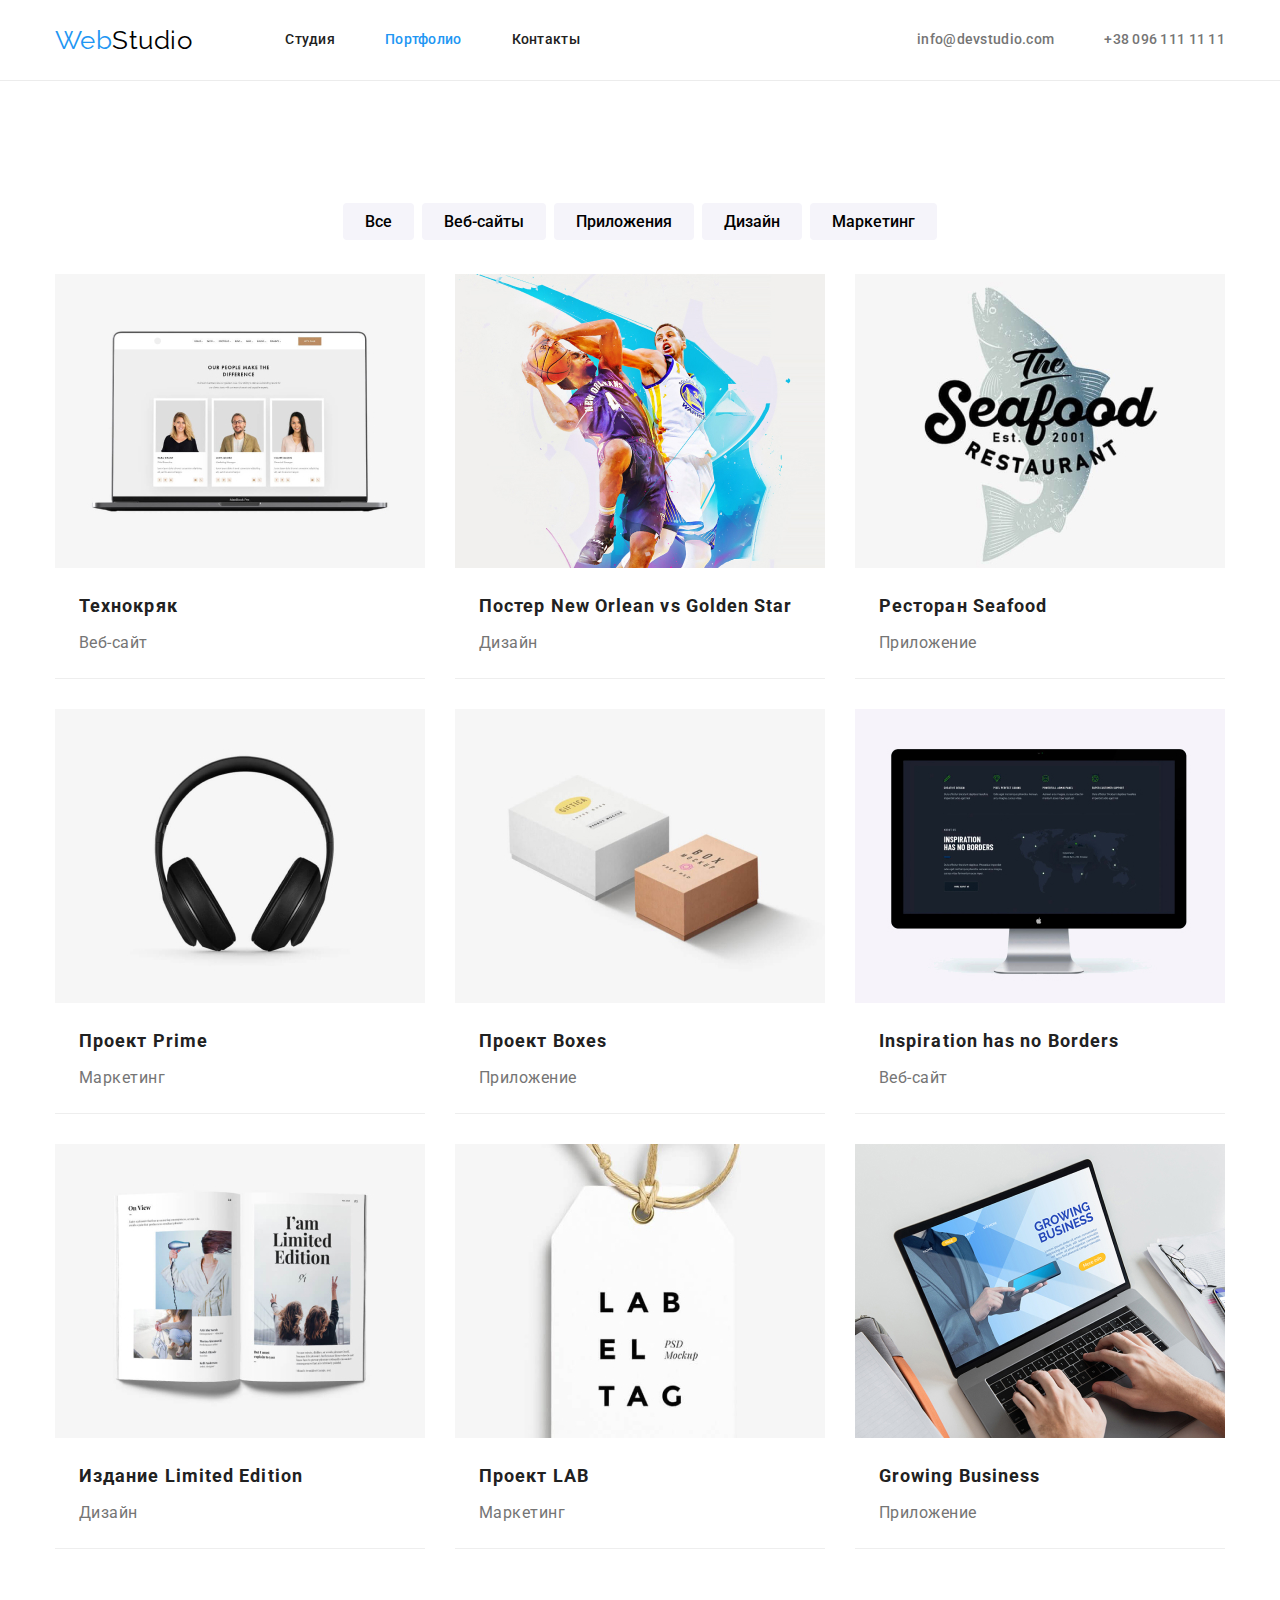
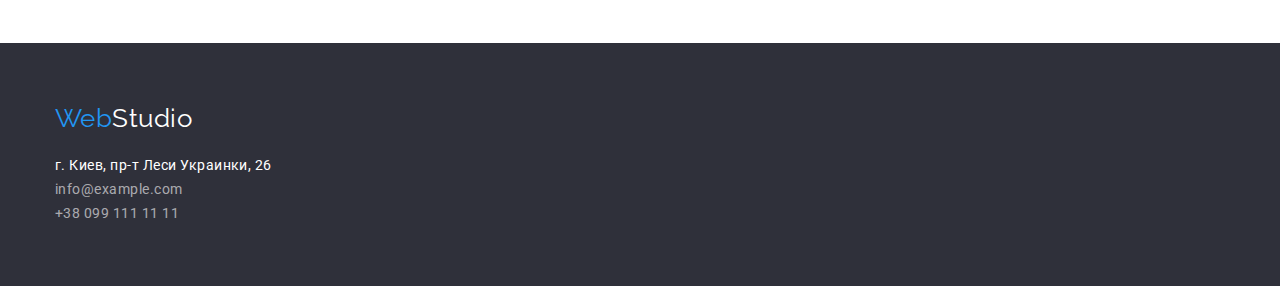
==== portfolio.html @ faafba4e "add sprint and icons" ====
<!DOCTYPE html>
<html lang="en">
<head>
    <meta charset="UTF-8">
    <meta http-equiv="X-UA-Compatible" content="IE=edge">
    <meta name="viewport" content="width=device-width, initial-scale=1.0">
    <title>Document</title>
    <link href="https://fonts.googleapis.com/css2?family=Raleway:wght@700&family=Roboto:wght@400;500;700;900&display=swap" rel="stylesheet">
    <link rel="stylesheet" href="https://cdnjs.cloudflare.com/ajax/libs/modern-normalize/1.1.0/modern-normalize.min.css">
    <link rel="stylesheet" href="./css/styles.css">
</head>
<body>

     <!--Header-->
     <header class="header">
        <div class="conteiner main-nav">
        <nav class="nav">
            <a href="./index.html" class="logo"> <span class="logo-blue">Web</span>Studio</a>
            <ul class="header-nav">
                <li class="item"><a href="./index.html" class="link">Студия</a></li>
                <li class="item"><a href="./portfolio.html" class="link current">Портфолио</a></li>
                <li class="item"><a href="" class="link">Контакты</a></li>
            </ul>
        </nav>
        <ul class="header-address">
            <li class="item"><a href="mailto:info@devstudio.com" class="link">info@devstudio.com</a></li>
            <li class="item"><a href="tel:+380961111111" class="link">+38 096 111 11 11</a></li>
        </ul>
        </div>
    </header>

    <!--Main content-->

    <main>

        <!--Buttons list-->
        <section class="section">
            <div class="conteiner">
                <h2 class="port-title">company-projects</h2>
            <ul class="portfolio-nav">
                <li class="item">
                    <button type="button" class="portfolio-button">Все</button></li>
                <li class="item">
                    <button type="button" class="portfolio-button">Веб-сайты</button></li>
                <li class="item">
                    <button type="button" class="portfolio-button">Приложения</button></li>
                <li class="item">
                    <button type="button" class="portfolio-button">Дизайн</button></li>
                <li class="item">
                    <button type="button" class="portfolio-button">Маркетинг</button></li>
            </ul>

        <!-- Our projects -->
        <ul class="our-project">
                <li class="item">
                    <a href="" class="portfolio-link">
                        <img src="./images/HW_2/portfolio_1.jpg" alt="screen with fotos" width="370">
                        <h3 class="project-name">Технокряк</h3>
                        <p class="product">Веб-сайт</p>
                    </a>
                </li>
                <li class="item">
                    <a href="" class="portfolio-link">
                        <img src="./images/HW_2/portfolio_2.jpg" alt="two basketball players" width="370">
                        <h3 class="project-name">Постер New Orlean vs Golden Star</h3>
                        <p class="product">Дизайн</p>
                    </a>
                </li>
                <li class="item">
                    <a href="" class="portfolio-link">
                        <img src="./images/HW_2/portfolio_3.jpg" alt="signboard of a restoran" width="370">
                        <h3 class="project-name">Ресторан Seafood</h3>
                        <p class="product">Приложение</p>
                    </a>
                </li>
                <li class="item">
                    <a href="" class="portfolio-link">
                        <img src="./images/HW_2/portfolio_4.jpg" alt="headphones" width="370">
                        <h3 class="project-name">Проект Prime</h3>
                        <p class="product">Маркетинг</p>
                    </a>
                </li>
                <li class="item">
                    <a href="" class="portfolio-link">
                        <img src="./images/HW_2/portfolio_5.jpg" alt="two boxes" width="370">
                        <h3 class="project-name">Проект Boxes</h3>
                        <p class="product">Приложение</p>
                    </a>
                </li>
                <li class="item">
                    <a href="" class="portfolio-link">
                        <img src="./images/HW_2/portfolio_6.jpg" alt="screen" width="370">
                        <h3 class="project-name">Inspiration has no Borders</h3>
                        <p class="product">Веб-сайт</p>
                    </a>
                </li>
                <li class="item">
                    <a href="" class="portfolio-link">
                        <img src="./images/HW_2/portfolio_7.jpg" alt="magazine page" width="370">
                        <h3 class="project-name">Издание Limited Edition</h3>
                        <p class="product">Дизайн</p>
                    </a>
                </li>
                <li class="item">
                    <a href="" class="portfolio-link">
                        <img src="./images/HW_2/portfolio_8.jpg" alt="label" width="370">
                        <h3 class="project-name">Проект LAB</h3>
                        <p class="product">Маркетинг</p>
                    </a>
                </li>
                <li class="item">
                    <a href="" class="portfolio-link">
                            <img src="./images/HW_2/portfolio_9.jpg" alt="laptop with hands on it keyboard" width="370">
                            <h3 class="project-name">Growing Business</h3>
                            <p class="product">Приложение</p>
                        </a>
                    </li>
        </ul>
            </div>
        </section>
    </main>



    <!--Footers content-->

    <footer class="footer">
        <div class="conteiner">
            <a href="./index.html" class="logo"> <span class="logo-blue">Web</span>Studio</a>
            <address>
                <ul class="footer-address">
                <li><a href="г.Киев,пр-тЛесиУкраинки,26" class="link address">г. Киев, пр-т Леси Украинки, 26</a></li>
                <li><a href="mailto:info@example.com" class="link contact">info@example.com</a></li>
                <li><a href="tel:+380991111111" class="link contact">+38 099 111 11 11</a></li>
            </ul>
        </address>
    </div>
    </footer>
    
</body>
</html>
---- css/styles.css ----
:root {
    --primery-text-color: #212121;
    --secondary-text-color: #757575;
    --main-white: #ffffff;
    --blue-accent: #2196F3;
    --footer-mail-tel-color: rgba(255, 255, 255, 0.6);
    --main-background-color: #2F303A;
}

body {
    color: var(--primery-text-color);
    background-color: var(--main-white);
    font-family: Roboto, sans-serif;
    letter-spacing: 0.03em;
    max-width: 1600px;
    margin-left: auto;
    margin-right: auto;
}
/* header */

.conteiner {
    width: 1200px;
    margin-left: auto;
    margin-right: auto;
    padding-left: 15px;
    padding-right: 15px;
}

h1, h2, h3, h4, h5, h6, p {
    margin-top: 0;
}

/* header */

.header {
    border-bottom: 1px solid #ECECEC;
}
.header-nav {
    margin: 0;
    padding: 0;
}
.header-address {
    margin: 0;
    padding: 0;
}
.main-nav {
    display: flex;
    align-items: center;
}

.logo {
    font-family: Raleway, sans-serif;
    text-decoration: none;
    font-size: 26px;
    line-height: 1.19;
    color: #000000;
}

.logo-blue {
    color: var(--blue-accent);
}

.nav, .header-nav {
    display: flex;
    align-items: center;
}

.header-nav {
    margin-left: 93px;
}

.header-nav .item:not(:last-child) {
    margin-right: 50px;
}

.header-nav a {
    display: block;
    padding-top: 32px;
    padding-bottom: 32px;

    color: var(--primery-text-color);
    text-decoration: none;
}
.header-nav, .link.current {
    color: var(--blue-accent);
}

.header-address {
    display: flex;
    margin-left: auto;
}

.header-address .item + .item {
    margin-left: 50px;
}
.header-address a {
    color: var(--secondary-text-color);
    text-decoration: none;
}

.header-nav, .header-address {
    letter-spacing: 0.02em;
    font-weight: 500;
    font-size: 14px;
    line-height: 1.14;

    
    list-style: none;
}

.header-nav .link:hover, .header-nav .link:focus,
.header-address .link:hover,.header-address .link:focus {
    color: var(--blue-accent);
}
.icon-mail {
    margin-right: 10px;
    width: 16px;
    height: 12px;
}

.icon-mail:hover {
    fill: var(--blue-accent);
}

.icon-phone {
    margin-right: 10px;
    width: 10px;
    height: 16px;
}

.section {
    padding-top: 94px;
    padding-bottom: 94px;
}

/* main page banner */

.banner {
    background-color: var(--main-background-color);
    letter-spacing: 0.06em;
    text-align: center;
    padding: 200px 0;

    background-image: linear-gradient(to right,
    rgba(47, 48, 58, 0.4),
    rgba(47, 48, 58, 0.4)),
    url("../images/banner-img.jpg");
    max-width: 1600px;
    background-repeat: no-repeat;
    background-position: center;
    margin-left: auto;
    margin-right: auto;

    background-color: #C4C4C4;

}
.banner-text {
    color: var(--main-white);
    font-weight: 900;
    font-size: 44px;
    line-height: 1.36;
    text-align: center;
    text-transform: uppercase;
    margin: 0;
}
.banner-button {
    color: var(--main-white);
    background-color: var(--blue-accent);
    letter-spacing: 0.06em;
    font-weight: 700;
    font-size: 16px;
    line-height: 1.87;
    cursor: pointer;
    margin-top: 30px;
    border-radius: 4px;
    padding: 10px 32px;
    border: transparent;
}


/* info */

.info {
    padding-top: 94px;
}
.info-list {
    display: flex;
    list-style: none;
    margin: 0;
    padding: 0;
}
.info-head {
    font-weight: 700;
    font-size: 14px;
    line-height: 1.14;
    text-transform: uppercase;
    margin-bottom: 0;
    margin-top: 30px;
}
.info-text {
    color: var(--secondary-text-color);
    font-size: 14px;
    line-height: 1.71;
    list-style: none;
    margin-bottom: 0;
    margin-top: 10px;
}

.info-list .item:not(:last-child) {
    margin-right: 30px;
}


.info-list .item::before {
    content: '';
    display: block;
    height: 120px;
    background-color: #F5F4FA;
    border-radius: 4px;
    background-repeat: no-repeat;
    background-position: center;
    background-size: 70px 70px;
}
.icon-antenna::before {
    background-image: url("../images/antenna.svg");
}
.icon-clock::before {
    background-image: url("../images/clock.svg");
}
.icon-diagram::before {
    background-image: url("../images/diagram.svg");
}
.icon-astronaut::before {
    background-image: url("../images/astronaut.svg");
}

/* what we do */

.our-work {
    padding-top: 94px;
}
.section-title {
    font-weight: 700;
    font-size: 36px;
    line-height: 1.17;
    text-align: center;
    margin: 0;
    margin-bottom: 50px;
}
.work-list .item {
    list-style: none;
    margin: 0;
}
.work-list {
    display: flex;
    margin: 0;
    padding: 0;
}
.work-list .item:not(:last-child) {
    margin-right: 30px;
}

/* our team */

.team.section {
    background-color: #F5F4FA;
}
.team {
    padding-top: 94px;
}
.team-list .item {
    list-style: none;
    margin: 0;
    border-radius: 0px 0px 4px 4px;

    background: var(--main-white);
    box-shadow: 0px 1px 3px rgba(0, 0, 0, 0.12), 0px 1px 1px rgba(0, 0, 0, 0.14), 0px 2px 1px rgba(0, 0, 0, 0.2);
}

.team-name {
    font-weight: 500;
    font-size: 16px;
    line-height: 1.19;
    text-align: center;
    margin: 0;
    margin-top: 30px;

}
.team-position {
    color: var(--secondary-text-color);
    font-size: 16px;
    line-height: 1.19;
    text-align: center;
    margin-top: 10px;
}
.team-list {
    display: flex;
    margin: 0;
    padding: 0;
    height: 428px;
}
.team-list .item:not(:last-child) {
    margin-right: 30px;
}

img {
    display: block; 
    max-width: 100%; 
    height: auto;
}

/* .team-links {
} */
.social-link {
    display: inline-block;
    list-style: none;
    margin-top: 16px;
    /* margin-bottom: 30px;
    margin-left: 32px;
    margin-right: 32px; */

}

.social-link a {
    margin-right: 10px;
}

/* clients */

.client-list {
    list-style: none;
    display: flex;
    margin: 0;
    padding: 0;
}



/* footer */


.footer .logo {
    color: var(--main-white);
}
.footer-address {
    list-style: none;
    text-decoration: none;
    margin: 0;
    margin-top: 20px;
    padding: 0;
}
.footer-address .item:not(:first-child) {
    margin-top: 9px;
}

.footer-address .link:hover, .footer-address .link:focus {
    color: var(--blue-accent);
}
.footer-address a {
    text-decoration: none;
    font-style: normal;
}
.link.contact {
    font-size: 14px;
    line-height: 1.71;
    color: var(--footer-mail-tel-color);
}
.link.address {
    font-size: 14px;
    line-height: 1.71;
    color: var(--main-white);
}

.footer {
    background-color: var(--main-background-color);
}

.footer .conteiner {
    padding-top: 60px;
    padding-bottom: 60px;
}

/* portfolio main */


.port-title {
    color: var(--main-white);
    margin: 0;
}
.portfolio-nav {
    display: flex;
    margin-top: 0;
    margin-bottom: 34px;
    padding: 0;
    justify-content: center;
}

.portfolio-nav .item + .item {
    margin-left: 8px;
}
.portfolio-nav .item {
    list-style: none;
}


.portfolio-button {
    background-color: #F5F4FA;
    cursor: pointer;
    font-weight: 500;
    font-size: 16px;
    line-height: 1.62;
    text-align: center;
    border-radius: 4px;
    border: transparent;
    padding: 6px 22px;
}
.portfolio-button:hover {
    color: var(--main-white);
    background-color: var(--blue-accent);
}

/* Our projects */

.our-project {
    list-style: none;
    margin: 0;
}

.project-name {
    font-weight: 700;
    font-size: 18px;
    line-height: 2;
    letter-spacing: 0.06em;
    list-style: none;
    margin: 0;
    padding-left: 24px;
    padding-top: 20px;
}
.product {
    color: var(--secondary-text-color);
    font-size: 16px;
    line-height: 1.87;
    margin: 0;
    padding-top: 4px;
    padding-left: 24px;
    padding-bottom: 20px;
}

.our-project {
    display: flex;
    flex-wrap: wrap;
    padding: 0;
}
.our-project .item {
    margin-right: 30px;
    margin-bottom: 30px;

    border-bottom: 1px solid #EEEEEE;

    background: #FFFFFF;
}
.our-project .item:nth-child(3n) {
    margin-right: 0;
}

.our-project .item:nth-last-child(-n + 3) {
    margin-bottom: 0;
}
.portfolio-link {
    display: block;
    text-decoration: none;
    color: var(--primery-text-color);

}
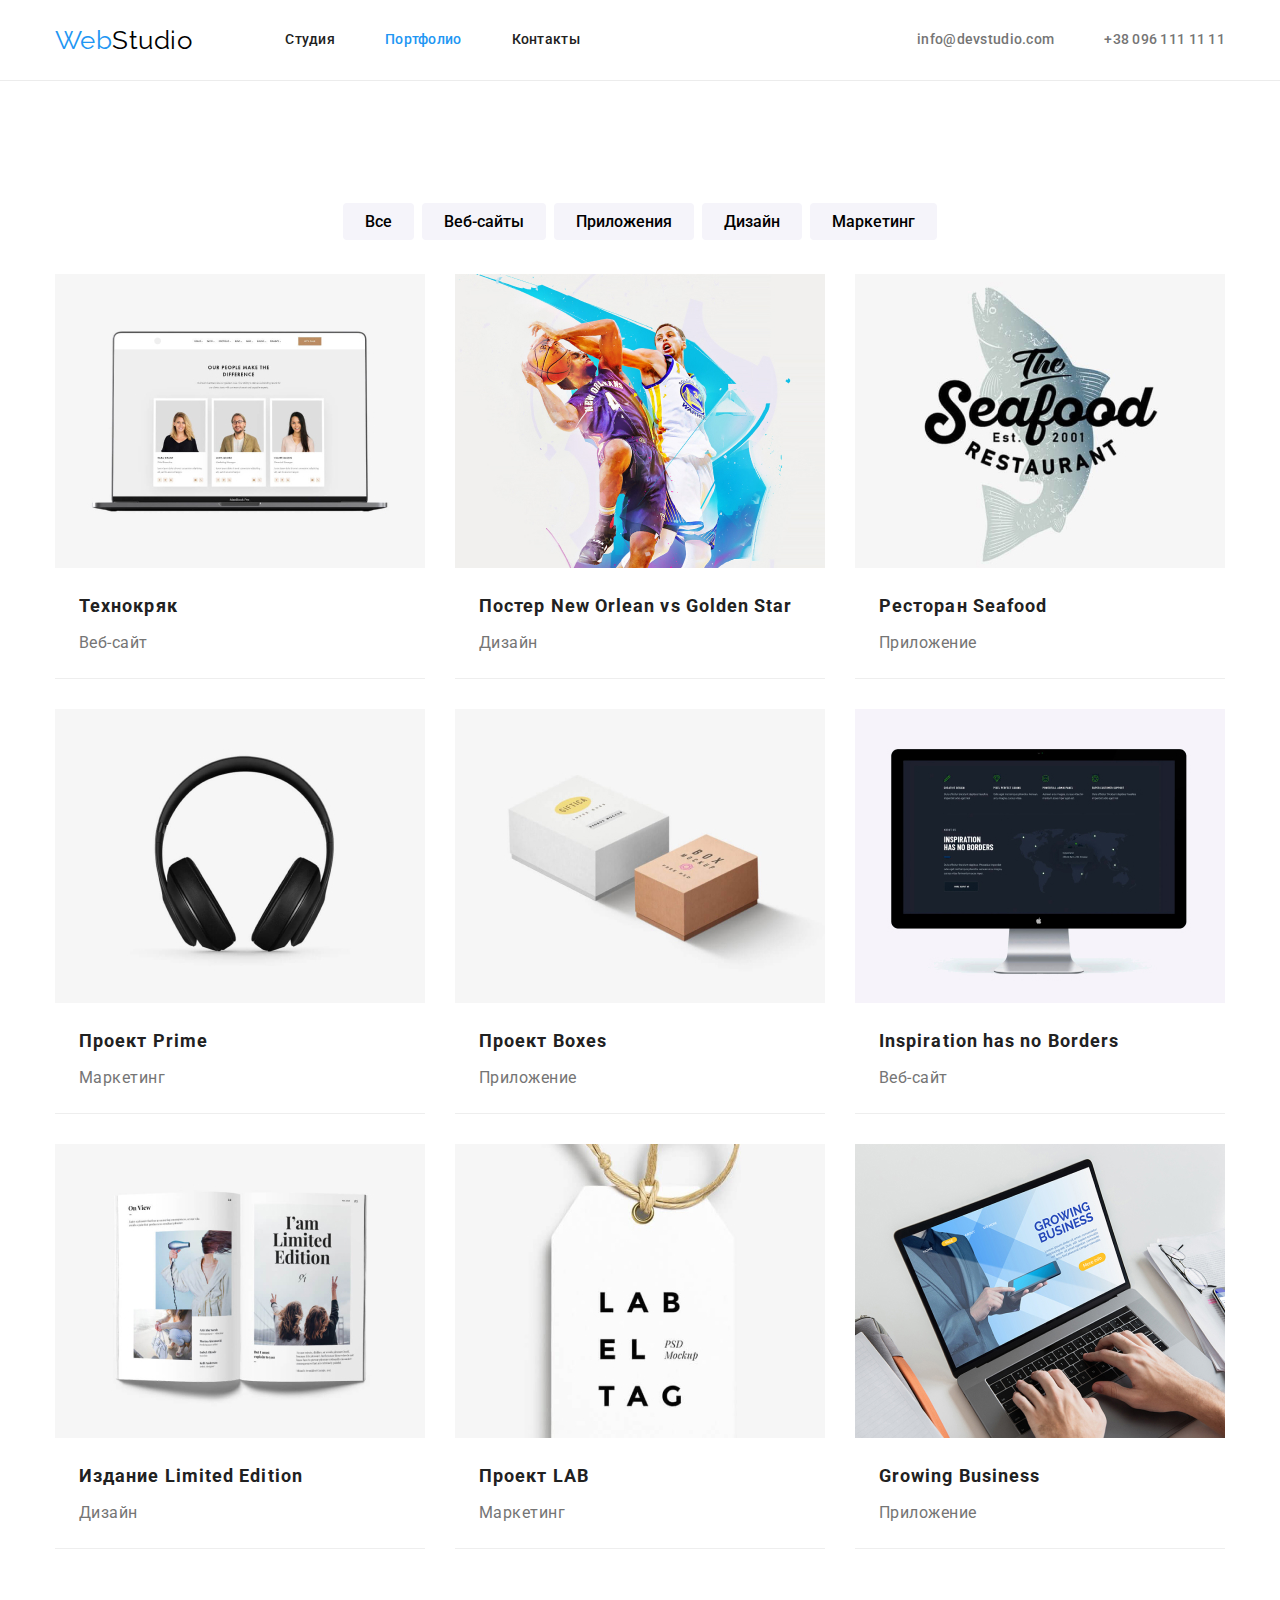
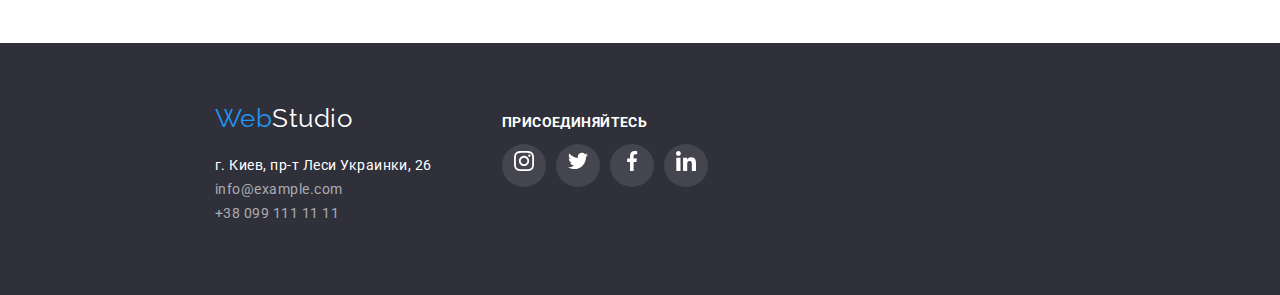
==== commit e272deee: "added footers & socio links" ====
--- a/portfolio.html
+++ b/portfolio.html
@@ -126,15 +126,54 @@
 
     <footer class="footer">
         <div class="conteiner">
+        <div class="main-footer">
             <a href="./index.html" class="logo"> <span class="logo-blue">Web</span>Studio</a>
-            <address>
+            <address class="footer-nav">
                 <ul class="footer-address">
                 <li><a href="г.Киев,пр-тЛесиУкраинки,26" class="link address">г. Киев, пр-т Леси Украинки, 26</a></li>
                 <li><a href="mailto:info@example.com" class="link contact">info@example.com</a></li>
                 <li><a href="tel:+380991111111" class="link contact">+38 099 111 11 11</a></li>
             </ul>
         </address>
-    </div>
+        </div>
+        <div class="footer-social">
+            <h3 class="footer-social-title">присоединяйтесь</h3>
+            <ul class="footer-social-list">
+                <li>
+                    <a href="" class="footer-social-link">
+                        <svg class="footer-social-icon" width="20" height="20">
+                            <use href="./images/icons.svg#icon-instagram">
+                            </use>
+                        </svg>
+                    </a>
+                </li>
+                <li>
+                    <a href="" class="footer-social-link">
+                        <svg class="footer-social-icon" width="20" height="20">
+                            <use href="./images/icons.svg#icon-twitter">
+                            </use>
+                        </svg>
+                    </a>
+                </li>
+                <li>
+                    <a href="" class="footer-social-link">
+                        <svg class="footer-social-icon" width="20" height="20">
+                            <use href="./images/icons.svg#icon-facebook">
+                            </use>
+                        </svg>
+                    </a>
+                </li>
+                <li>
+                    <a href="" class="footer-social-link">
+                        <svg class="footer-social-icon" width="20" height="20">
+                            <use href="./images/icons.svg#icon-linkedin">
+                            </use>
+                        </svg>
+                    </a>
+                </li>
+            </ul>
+        </div>
+        </div>
     </footer>
     
 </body>
--- a/css/styles.css
+++ b/css/styles.css
@@ -5,6 +5,13 @@
     --blue-accent: #2196F3;
     --footer-mail-tel-color: rgba(255, 255, 255, 0.6);
     --main-background-color: #2F303A;
+    --client-logo-normal: #AFB1B8;
+    --client-logo-accent: #2196F3;
+    --footer-sociolink--main-color: rgba(255, 255, 255, 1);
+    --footer-sociolink--accent-color: rgba(33, 150, 243, 1);
+    --footer-sociolink--bcc-color: rgba(255, 255, 255, 0.1);
+
+
 }
 
 body {
@@ -96,6 +103,8 @@
 .header-address a {
     color: var(--secondary-text-color);
     text-decoration: none;
+    display: flex;
+    align-items: center;
 }
 
 .header-nav, .header-address {
@@ -116,6 +125,7 @@
     margin-right: 10px;
     width: 16px;
     height: 12px;
+    fill: currentColor;
 }
 
 .icon-mail:hover {
@@ -126,6 +136,10 @@
     margin-right: 10px;
     width: 10px;
     height: 16px;
+    fill: currentColor;
+}
+.icon-phone:hover {
+    fill: var(--blue-accent);
 }
 
 .section {
@@ -309,22 +323,46 @@
     height: auto;
 }
 
-/* .team-links {
-} */
+.team-links {
+    display: flex;
+    margin: 0;
+    padding: 0;
+    margin: 16px 32px 30px;
+    list-style: none;
+    
+    padding-right: 0px;
+    border: 1px solid transparent;
+    width: 206px;
+    height: 44px;
+}
 .social-link {
-    display: inline-block;
-    list-style: none;
-    margin-top: 16px;
-    /* margin-bottom: 30px;
-    margin-left: 32px;
-    margin-right: 32px; */
-
-}
-
-.social-link a {
+    display: block;
+    padding-left: 0;
+    padding: 12px;
+    width: 44px;
+    height: 44px;
+}
+
+.team-social-link {
+    fill: var(--client-logo-normal);
+}
+
+.team-social-link:hover {
+    fill: var(--main-white);
+}
+.social-link:hover,
+.social-link:focus {
+    background-color: var(--client-logo-accent);
+    border-radius: 50%;
+}
+
+
+.social-link:nth-child(-n+3) {
     margin-right: 10px;
 }
 
+
+
 /* clients */
 
 .client-list {
@@ -333,10 +371,26 @@
     margin: 0;
     padding: 0;
 }
+.client-icon {
+    border: 1px solid var(--client-logo-normal);
+    margin-right: 30px;
+    width: 170px;
+    height: 72px ;
+    padding: 16px 32px;
+    fill: var(--client-logo-normal);
+    border-radius: 4px;
+}
+
+.client-icon:hover,
+.client-icon:focus {
+    fill: var(--client-logo-accent);
+    border-color: var(--client-logo-accent);
+}
 
 
 
 /* footer */
+
 
 
 .footer .logo {
@@ -376,9 +430,77 @@
 }
 
 .footer .conteiner {
+    display: flex;
+    margin: 0;
+    padding: 0;
+}
+
+.main-footer {
+    display: block;
+    margin: 0;
+    padding: 0;
+    /* margin-top: 60px; */
+    margin-left: 215px;
+    /* margin-bottom: 60px; */
+}
+
+.footer .conteiner {
     padding-top: 60px;
     padding-bottom: 60px;
 }
+
+.footer-nav {
+    display: flex;
+    margin: 0;
+    padding: 0;
+}
+.footer-social {
+    display: block;
+    margin: 0;
+    padding: 0;
+    padding-top: 12px;
+    margin-left: 70px;
+    padding-bottom: 40px;
+}
+
+.footer-social-title {
+    font-weight: 700;
+    font-size: 14px;
+    line-height: 1.14;
+    letter-spacing: 0.03em;
+    text-transform: uppercase;
+    color: var(--main-white);
+}
+
+.footer-social-list {
+    display: flex;
+    list-style: none;
+    margin: 0;
+    padding: 0;
+    width: 206px;
+    height: 44px;
+    margin-top: 20px;
+}
+
+.footer-social-link {
+    margin: 0;
+    padding: 0;
+    width: 44px;
+    height: 44px;
+    padding: 12px;
+    justify-items: center;
+    background-color: var(--footer-sociolink--bcc-color);
+    fill: var(--main-white);
+    margin-right: 10px;
+    border-radius: 50%;
+}
+
+.footer-social-link:hover {
+    background-color: var(--footer-sociolink--accent-color);
+}
+/* .footer-social-icon {
+    justify-items: center;
+} */
 
 /* portfolio main */
 
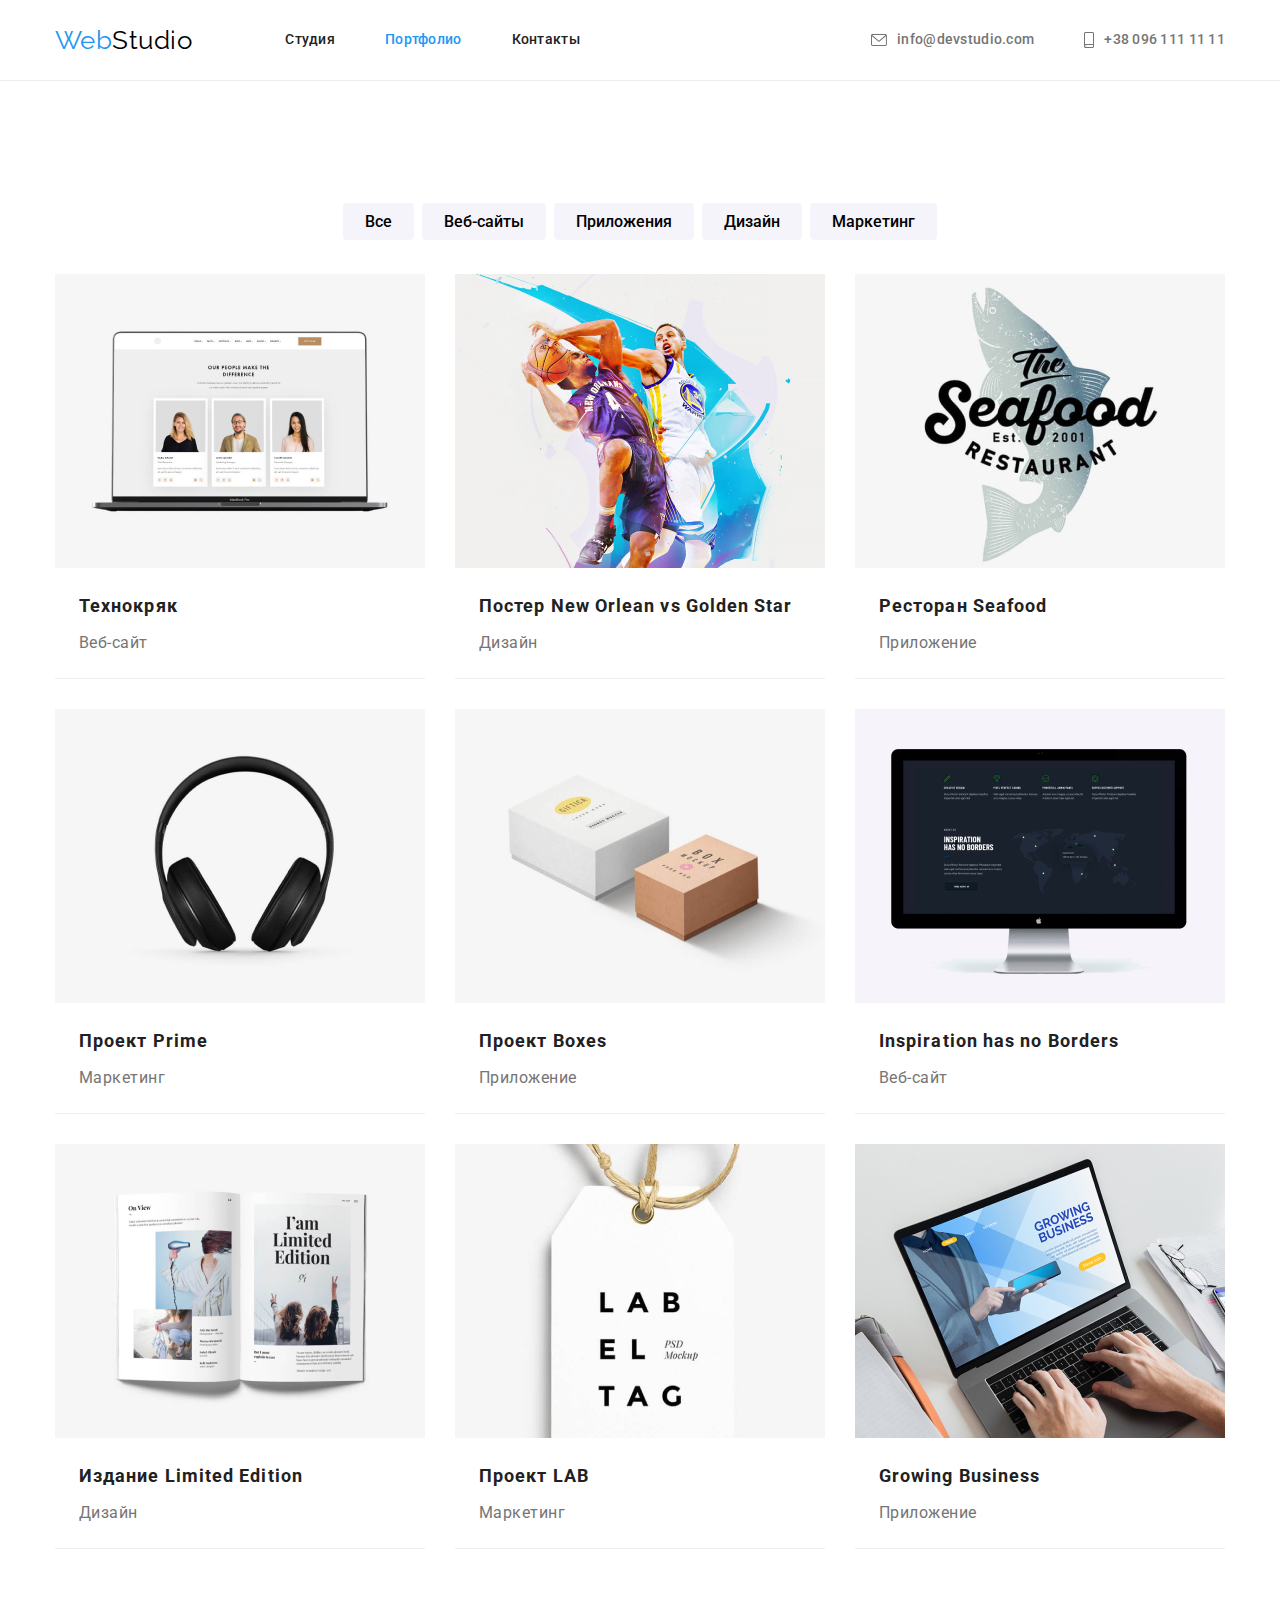
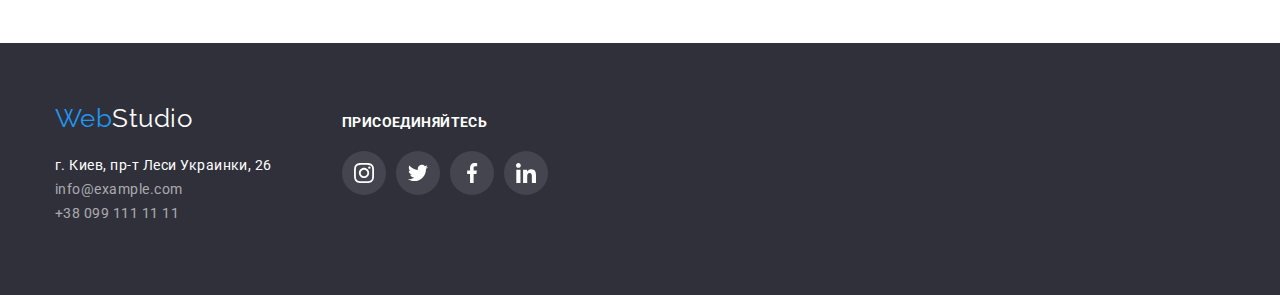
==== commit 371402bd: "changes features, added shadows" ====
--- a/portfolio.html
+++ b/portfolio.html
@@ -23,10 +23,18 @@
             </ul>
         </nav>
         <ul class="header-address">
-            <li class="item"><a href="mailto:info@devstudio.com" class="link">info@devstudio.com</a></li>
-            <li class="item"><a href="tel:+380961111111" class="link">+38 096 111 11 11</a></li>
+            <li class="item"><a href="mailto:info@devstudio.com" class="link">
+                    <svg class="icon-mail">
+                        <use href="./images/icons.svg#icon-envelope"></use>
+                    </svg>
+                    info@devstudio.com</a></li>
+            <li class="item"><a href="tel:+380961111111" class="link">
+                    <svg class="icon-phone">
+                        <use href="./images/icons.svg#icon-smartphone"></use>
+                    </svg>
+                    +38 096 111 11 11</a></li>
         </ul>
-        </div>
+    </div>
     </header>
 
     <!--Main content-->
@@ -126,53 +134,53 @@
 
     <footer class="footer">
         <div class="conteiner">
-        <div class="main-footer">
-            <a href="./index.html" class="logo"> <span class="logo-blue">Web</span>Studio</a>
-            <address class="footer-nav">
-                <ul class="footer-address">
-                <li><a href="г.Киев,пр-тЛесиУкраинки,26" class="link address">г. Киев, пр-т Леси Украинки, 26</a></li>
-                <li><a href="mailto:info@example.com" class="link contact">info@example.com</a></li>
-                <li><a href="tel:+380991111111" class="link contact">+38 099 111 11 11</a></li>
-            </ul>
-        </address>
-        </div>
-        <div class="footer-social">
-            <h3 class="footer-social-title">присоединяйтесь</h3>
-            <ul class="footer-social-list">
-                <li>
-                    <a href="" class="footer-social-link">
-                        <svg class="footer-social-icon" width="20" height="20">
-                            <use href="./images/icons.svg#icon-instagram">
-                            </use>
-                        </svg>
-                    </a>
-                </li>
-                <li>
-                    <a href="" class="footer-social-link">
-                        <svg class="footer-social-icon" width="20" height="20">
-                            <use href="./images/icons.svg#icon-twitter">
-                            </use>
-                        </svg>
-                    </a>
-                </li>
-                <li>
-                    <a href="" class="footer-social-link">
-                        <svg class="footer-social-icon" width="20" height="20">
-                            <use href="./images/icons.svg#icon-facebook">
-                            </use>
-                        </svg>
-                    </a>
-                </li>
-                <li>
-                    <a href="" class="footer-social-link">
-                        <svg class="footer-social-icon" width="20" height="20">
-                            <use href="./images/icons.svg#icon-linkedin">
-                            </use>
-                        </svg>
-                    </a>
-                </li>
-            </ul>
-        </div>
+            <div class="main-footer">
+                <a href="./index.html" class="logo"> <span class="logo-blue">Web</span>Studio</a>
+                <address class="footer-nav">
+                    <ul class="footer-address">
+                        <li><a href="г.Киев,пр-тЛесиУкраинки,26" class="link address">г. Киев, пр-т Леси Украинки, 26</a></li>
+                        <li><a href="mailto:info@example.com" class="link contact">info@example.com</a></li>
+                        <li><a href="tel:+380991111111" class="link contact">+38 099 111 11 11</a></li>
+                    </ul>
+                </address>
+            </div>
+            <div class="footer-social">
+                <h3 class="footer-social-title">присоединяйтесь</h3>
+                <ul class="footer-social-list">
+                    <li>
+                        <a href="" class="footer-social-link">
+                            <svg class="footer-social-icon" width="20" height="20">
+                                <use href="./images/icons.svg#icon-instagram">
+                                </use>
+                            </svg>
+                        </a>
+                    </li>
+                    <li>
+                        <a href="" class="footer-social-link">
+                            <svg class="footer-social-icon" width="20" height="20">
+                                <use href="./images/icons.svg#icon-twitter">
+                                </use>
+                            </svg>
+                        </a>
+                    </li>
+                    <li>
+                        <a href="" class="footer-social-link">
+                            <svg class="footer-social-icon" width="20" height="20">
+                                <use href="./images/icons.svg#icon-facebook">
+                                </use>
+                            </svg>
+                        </a>
+                    </li>
+                    <li>
+                        <a href="" class="footer-social-link">
+                            <svg class="footer-social-icon" width="20" height="20">
+                                <use href="./images/icons.svg#icon-linkedin">
+                                </use>
+                            </svg>
+                        </a>
+                    </li>
+                </ul>
+            </div>
         </div>
     </footer>
     
--- a/css/styles.css
+++ b/css/styles.css
@@ -225,27 +225,20 @@
 }
 
 
-.info-list .item::before {
-    content: '';
+.info-list .item {
     display: block;
+    margin: 0;
+    padding: 0;
+}
+
+
+.icon {
+    width: 270px;
     height: 120px;
     background-color: #F5F4FA;
     border-radius: 4px;
-    background-repeat: no-repeat;
-    background-position: center;
-    background-size: 70px 70px;
-}
-.icon-antenna::before {
-    background-image: url("../images/antenna.svg");
-}
-.icon-clock::before {
-    background-image: url("../images/clock.svg");
-}
-.icon-diagram::before {
-    background-image: url("../images/diagram.svg");
-}
-.icon-astronaut::before {
-    background-image: url("../images/astronaut.svg");
+    padding: 25px 100px;
+    align-items: center;
 }
 
 /* what we do */
@@ -329,7 +322,7 @@
     padding: 0;
     margin: 16px 32px 30px;
     list-style: none;
-    
+
     padding-right: 0px;
     border: 1px solid transparent;
     width: 206px;
@@ -341,19 +334,20 @@
     padding: 12px;
     width: 44px;
     height: 44px;
+    color: var(--client-logo-normal);
+
 }
 
 .team-social-link {
-    fill: var(--client-logo-normal);
-}
-
-.team-social-link:hover {
-    fill: var(--main-white);
-}
+    fill: currentColor;
+}
+
+
 .social-link:hover,
 .social-link:focus {
     background-color: var(--client-logo-accent);
     border-radius: 50%;
+    color: var(--main-white);
 }
 
 
@@ -429,22 +423,16 @@
     background-color: var(--main-background-color);
 }
 
-.footer .conteiner {
-    display: flex;
-    margin: 0;
-    padding: 0;
-}
 
 .main-footer {
     display: block;
     margin: 0;
     padding: 0;
-    /* margin-top: 60px; */
-    margin-left: 215px;
-    /* margin-bottom: 60px; */
+    /* margin-left: 215px; */
 }
 
 .footer .conteiner {
+    display: flex;
     padding-top: 60px;
     padding-bottom: 60px;
 }
@@ -483,24 +471,24 @@
 }
 
 .footer-social-link {
+    display: flex;
     margin: 0;
     padding: 0;
     width: 44px;
     height: 44px;
     padding: 12px;
-    justify-items: center;
+    align-items: center;
     background-color: var(--footer-sociolink--bcc-color);
     fill: var(--main-white);
     margin-right: 10px;
     border-radius: 50%;
 }
 
-.footer-social-link:hover {
+.footer-social-link:hover,
+.footer-social-link:focus {
     background-color: var(--footer-sociolink--accent-color);
 }
-/* .footer-social-icon {
-    justify-items: center;
-} */
+
 
 /* portfolio main */
 
@@ -536,9 +524,11 @@
     border: transparent;
     padding: 6px 22px;
 }
-.portfolio-button:hover {
+.portfolio-button:hover,
+.portfolio-button:focus {
     color: var(--main-white);
     background-color: var(--blue-accent);
+    box-shadow: 0px 4px 4px 0px rgba(0, 0, 0, 0.25);
 }
 
 /* Our projects */
@@ -593,4 +583,10 @@
     text-decoration: none;
     color: var(--primery-text-color);
 
-}
+    
+}
+
+.portfolio-link:hover,
+.portfolio-link:focus {
+    box-shadow: 0px 4px 4px 0px rgba(0, 0, 0, 0.25);
+}
